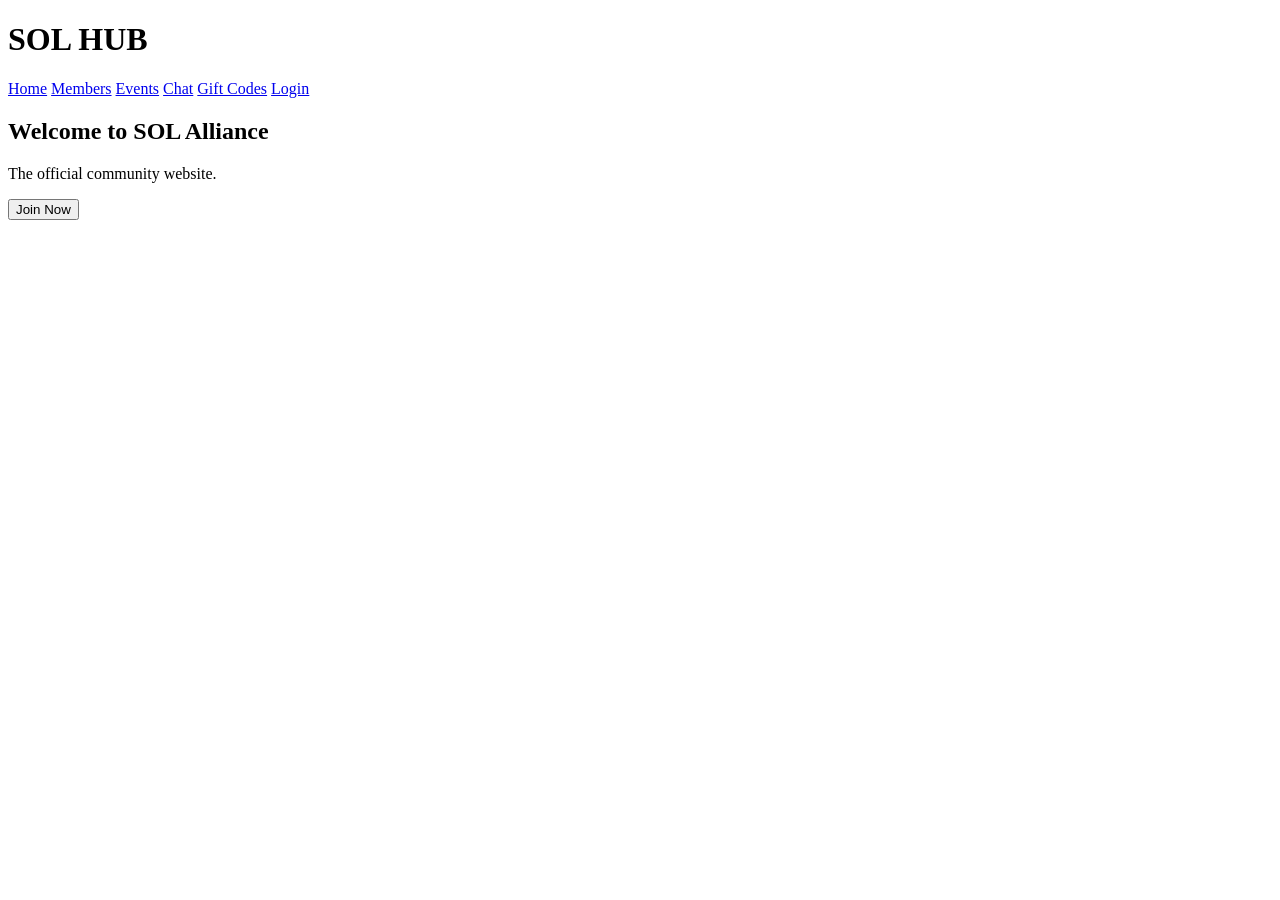
==== index.html @ ee1d9240 "Create index.html" ====
<!DOCTYPE html>
<html lang="en">
<head>
<meta charset="UTF-8">
<meta name="viewport" content="width=device-width, initial-scale=1.0">
<title>SOL HUB</title>

<link rel="stylesheet" href="css/style.css">

</head>

<body>

<header>

<h1>SOL HUB</h1>

<nav>

<a href="index.html">Home</a>

<a href="members.html">Members</a>

<a href="events.html">Events</a>

<a href="chat.html">Chat</a>

<a href="giftcodes.html">Gift Codes</a>

<a href="login.html">Login</a>

</nav>

</header>

<section class="hero">

<h2>Welcome to SOL Alliance</h2>

<p>The official community website.</p>

<button onclick="location.href='register.html'">

Join Now

</button>

</section>

<script src="js/app.js"></script>

</body>

</html>
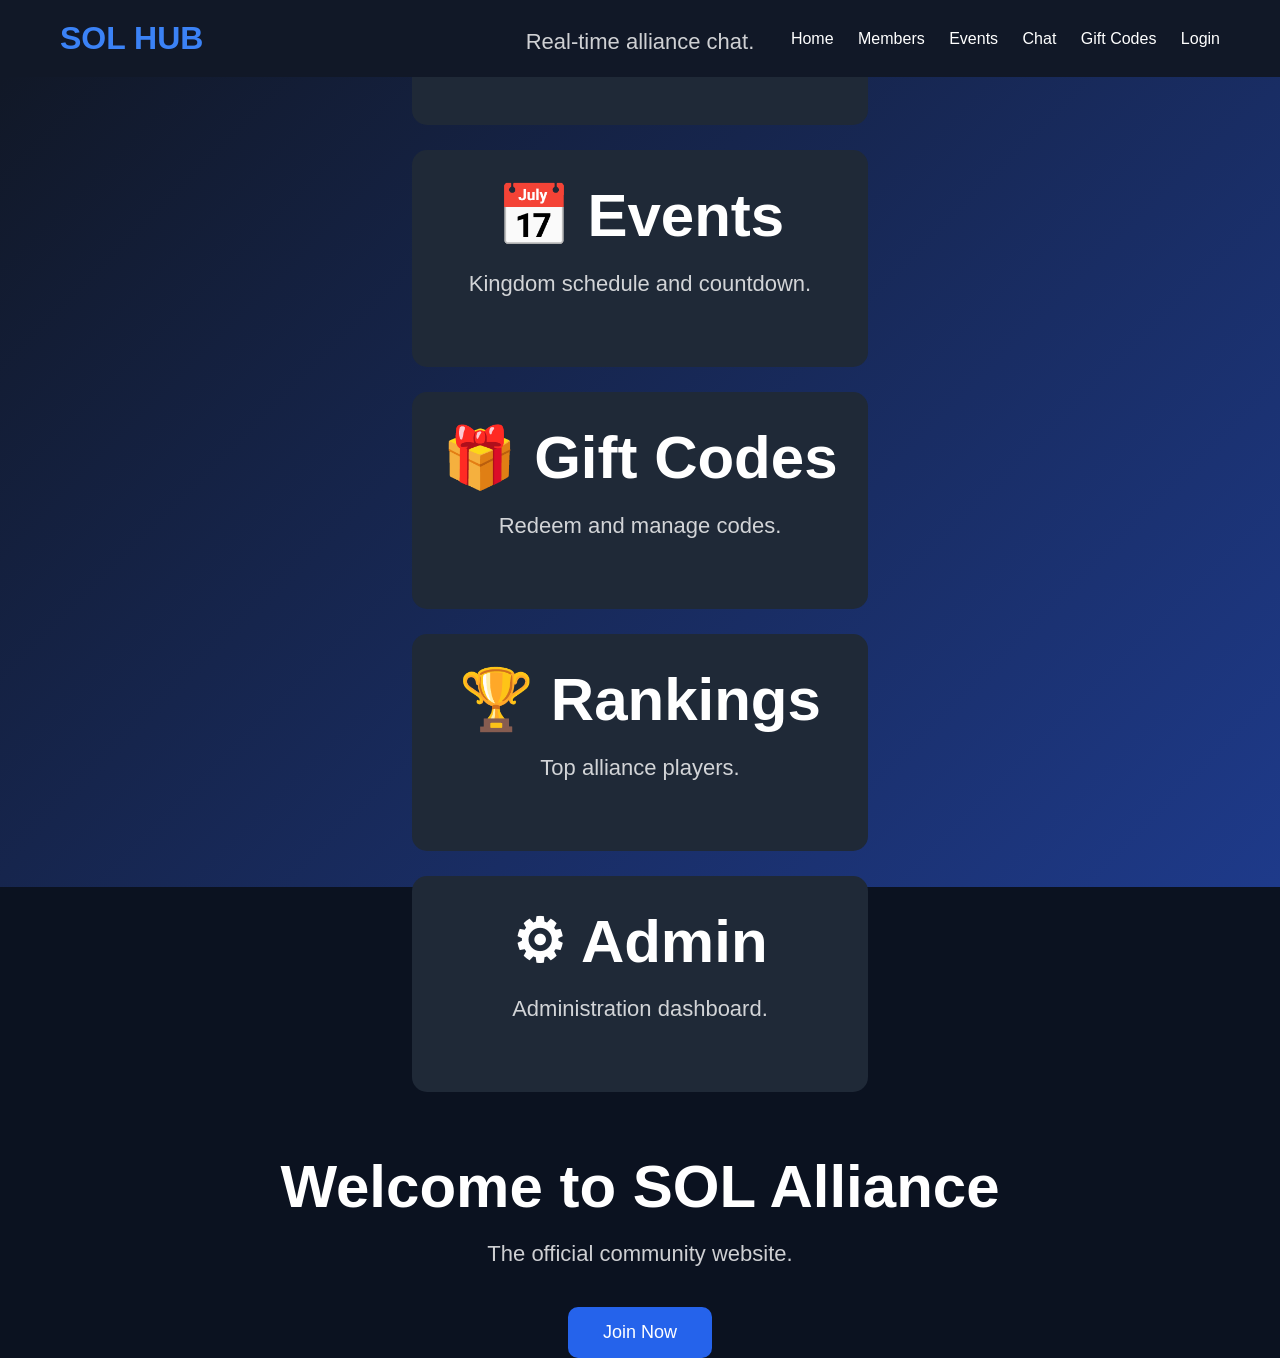
==== commit 628c9c41: "Update index.html" ====
--- a/index.html
+++ b/index.html
@@ -33,7 +33,39 @@
 
 </header>
 
-<section class="hero">
+<section class="hero"><section class="cards">
+
+<div class="card">
+<h2>👥 Members</h2>
+<p>View every SOL member.</p>
+</div>
+
+<div class="card">
+<h2>💬 Chat</h2>
+<p>Real-time alliance chat.</p>
+</div>
+
+<div class="card">
+<h2>📅 Events</h2>
+<p>Kingdom schedule and countdown.</p>
+</div>
+
+<div class="card">
+<h2>🎁 Gift Codes</h2>
+<p>Redeem and manage codes.</p>
+</div>
+
+<div class="card">
+<h2>🏆 Rankings</h2>
+<p>Top alliance players.</p>
+</div>
+
+<div class="card">
+<h2>⚙ Admin</h2>
+<p>Administration dashboard.</p>
+</div>
+
+</section>
 
 <h2>Welcome to SOL Alliance</h2>
 
--- a/css/style.css
+++ b/css/style.css
@@ -0,0 +1,93 @@
+*{
+margin:0;
+padding:0;
+box-sizing:border-box;
+font-family:Arial,sans-serif;
+}
+
+body{
+background:#0b1220;
+color:white;
+}
+
+header{
+display:flex;
+justify-content:space-between;
+align-items:center;
+padding:20px 60px;
+background:#111827;
+position:sticky;
+top:0;
+}
+
+header h1{
+color:#3b82f6;
+font-size:32px;
+}
+
+nav a{
+color:white;
+text-decoration:none;
+margin-left:20px;
+transition:.3s;
+}
+
+nav a:hover{
+color:#3b82f6;
+}
+
+.hero{
+height:90vh;
+display:flex;
+flex-direction:column;
+justify-content:center;
+align-items:center;
+text-align:center;
+background:linear-gradient(135deg,#111827,#1e3a8a);
+}
+
+.hero h2{
+font-size:60px;
+margin-bottom:20px;
+}
+
+.hero p{
+font-size:22px;
+opacity:.8;
+margin-bottom:40px;
+}
+
+button{
+padding:15px 35px;
+background:#2563eb;
+border:none;
+border-radius:10px;
+color:white;
+font-size:18px;
+cursor:pointer;
+transition:.3s;
+}
+
+button:hover{
+background:#1d4ed8;
+transform:scale(1.05);
+}
+
+.cards{
+display:grid;
+grid-template-columns:repeat(auto-fit,minmax(280px,1fr));
+gap:25px;
+padding:60px;
+}
+
+.card{
+background:#1f2937;
+padding:30px;
+border-radius:15px;
+transition:.3s;
+}
+
+.card:hover{
+transform:translateY(-10px);
+background:#374151;
+}
